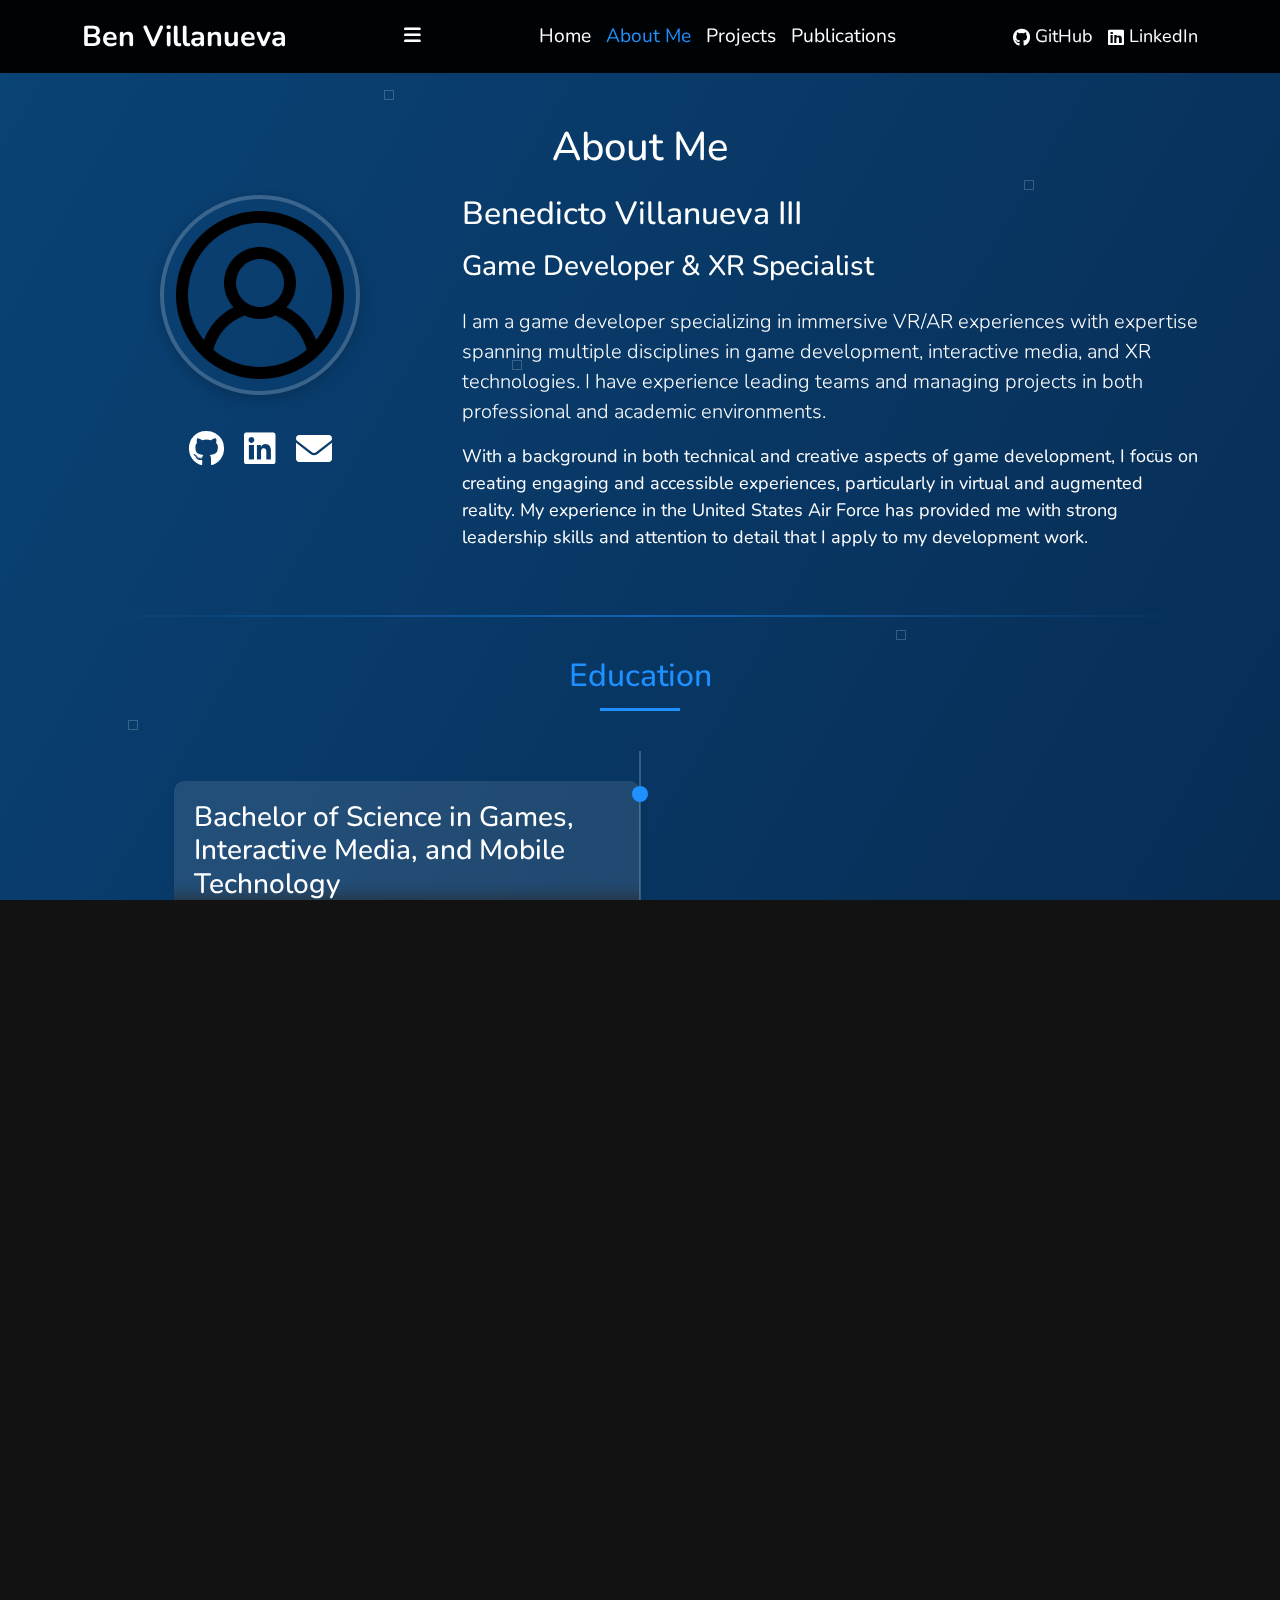
==== about.html @ 2b0eb879 "New Portfolio" ====
<!DOCTYPE html>
<html lang="en">

<head>
    <meta charset="UTF-8">
    <meta name="viewport" content="width=device-width, initial-scale=1.0">
    <title>About Me | Ben Villanueva</title>
    <link rel="stylesheet" href="styles/style.css">
    <link rel="stylesheet" href="styles/about.css">
    <link rel="stylesheet" href="https://cdnjs.cloudflare.com/ajax/libs/font-awesome/6.0.0/css/all.min.css">
    <script defer src="script.js"></script>
</head>

<body>
    <div class="animated-background">
        <div class="cube"></div>
        <div class="cube"></div>
        <div class="cube"></div>
        <div class="cube"></div>
        <div class="cube"></div>
        <div class="cube"></div>
    </div>

    <nav class="navbar">
        <div class="container">
            <a href="index.html" class="brand">Ben Villanueva</a>
            <button class="menu-toggle" onclick="toggleMenu()">
                <i class="fas fa-bars"></i>
            </button>
            <ul class="nav-links">
                <li><a href="index.html">Home</a></li>
                <li><a href="about.html" class="active">About Me</a></li>
                <li><a href="projects.html">Projects</a></li>
                <li><a href="publications.html">Publications</a></li>
            </ul>
            <div class="social-links">
                <a href="https://github.com/KaliKarnage" target="_blank" class="nav-icon-btn">
                    <i class="fab fa-github"></i> GitHub
                </a>
                <a href="https://www.linkedin.com/in/benedicto-villanueva/" target="_blank" class="nav-icon-btn">
                    <i class="fab fa-linkedin"></i> LinkedIn
                </a>
            </div>
        </div>
    </nav>

    <div class="content-wrapper">
        <div class="container">
            <div class="about-container project-container">
                <h1 class="text-center mb-4">About Me</h1>

                <div class="row mb-5">
                    <div class="col-md-4 text-center">
                        <img src="assets/images/profilePlaceholderpng" alt="Ben Villanueva"
                            class="profile-image img-fluid rounded-circle mb-3">
                        <div class="about-social">
                            <a href="https://github.com/KaliKarnage" target="_blank" class="about-icon">
                                <i class="fab fa-github fa-2x"></i>
                            </a>
                            <a href="https://www.linkedin.com/in/benedicto-villanueva/" target="_blank"
                                class="about-icon">
                                <i class="fab fa-linkedin fa-2x"></i>
                            </a>
                            <a href="mailto:contact@example.com" class="about-icon">
                                <i class="fas fa-envelope fa-2x"></i>
                            </a>
                        </div>
                    </div>
                    <div class="col-md-8">
                        <h2 class="mb-3">Benedicto Villanueva III</h2>
                        <h3 class="mb-4">Game Developer & XR Specialist</h3>
                        <p class="lead">I am a game developer specializing in immersive VR/AR experiences with expertise
                            spanning multiple disciplines in game development, interactive media, and XR technologies. I
                            have experience leading teams and managing projects in both professional and academic
                            environments.</p>
                        <p>With a background in both technical and creative aspects of game development, I focus on
                            creating engaging and accessible experiences, particularly in virtual and augmented reality.
                            My experience in the United States Air Force has provided me with strong leadership skills
                            and attention to detail that I apply to my development work.</p>
                    </div>
                </div>

                <div class="section-divider"></div>

                <div class="row mb-5">
                    <div class="col-md-12">
                        <h2 class="section-title">Education</h2>
                        <div class="timeline">
                            <div class="timeline-item">
                                <div class="timeline-dot"></div>
                                <div class="timeline-content">
                                    <h3>Bachelor of Science in Games, Interactive Media, and Mobile Technology</h3>
                                    <p class="timeline-date">Expected May 2025</p>
                                    <p>Boise State University, Boise, ID</p>
                                    <p>Focusing on game development, XR technologies, and interactive digital media.</p>
                                </div>
                            </div>
                            <div class="timeline-item">
                                <div class="timeline-dot"></div>
                                <div class="timeline-content">
                                    <h3>Associate of Applied Science in Criminal Justice</h3>
                                    <p class="timeline-date">July 2019</p>
                                    <p>Community College of the Air Force, Maxwell Air Force Base, AL</p>
                                </div>
                            </div>
                        </div>
                    </div>
                </div>

                <div class="section-divider"></div>

                <div class="row mb-5">
                    <div class="col-md-12">
                        <h2 class="section-title">Professional Experience</h2>
                        <div class="timeline">
                            <div class="timeline-item">
                                <div class="timeline-dot"></div>
                                <div class="timeline-content">
                                    <h3>NASA SUITS UI Team Lead</h3>
                                    <p class="timeline-date">2022 - 2023</p>
                                    <p>Boise State University</p>
                                    <p>Led the UI team in developing augmented reality interfaces for astronaut
                                        spacesuits using MRTK, Meta Quest 2, and HoloLens 2. Managed project
                                        coordination to meet NASA's requirements and improved documentation practices
                                        for AR development.</p>
                                </div>
                            </div>
                            <div class="timeline-item">
                                <div class="timeline-dot"></div>
                                <div class="timeline-content">
                                    <h3>Facility Manager</h3>
                                    <p class="timeline-date">2019 - 2020</p>
                                    <p>United States Air Force, Cheyenne, WY</p>
                                    <p>Managed a $30K budget and oversaw custodial contracts for National Historic
                                        Facilities. Led a team of 20+ personnel, ensuring efficient daily operations and
                                        facility upkeep. Represented work priorities and future projects at facility
                                        management boards for 1,500 employees.</p>
                                </div>
                            </div>
                        </div>
                    </div>
                </div>

                <div class="section-divider"></div>

                <div class="row mb-5">
                    <div class="col-md-12">
                        <h2 class="section-title">Technical Skills</h2>
                        <div class="skill-grid">
                            <div class="skill-category">
                                <h3>Languages</h3>
                                <ul class="skill-list">
                                    <li><span class="skill-badge csharp">C#</span></li>
                                    <li><span class="skill-badge python">Python</span></li>
                                    <li><span class="skill-badge html">HTML</span></li>
                                    <li><span class="skill-badge css">CSS</span></li>
                                    <li><span class="skill-badge js">JavaScript</span></li>
                                </ul>
                            </div>
                            <div class="skill-category">
                                <h3>Game Development</h3>
                                <ul class="skill-list">
                                    <li><span class="skill-badge unity">Unity</span></li>
                                    <li><span class="skill-badge blender">Blender</span></li>
                                    <li><span class="skill-badge substancepainter">Substance Painter</span></li>
                                    <li><span class="skill-badge">Autodesk Maya</span></li>
                                </ul>
                            </div>
                            <div class="skill-category">
                                <h3>XR Technologies</h3>
                                <ul class="skill-list">
                                    <li><span class="skill-badge mrtk">Mixed Reality Toolkit</span></li>
                                    <li><span class="skill-badge vr">Meta Quest 2</span></li>
                                    <li><span class="skill-badge vr">Meta Quest Pro</span></li>
                                    <li><span class="skill-badge ar">HoloLens 2</span></li>
                                </ul>
                            </div>
                            <div class="skill-category">
                                <h3>Creative Software</h3>
                                <ul class="skill-list">
                                    <li><span class="skill-badge">After Effects</span></li>
                                    <li><span class="skill-badge">Animate</span></li>
                                    <li><span class="skill-badge">Illustrator</span></li>
                                    <li><span class="skill-badge">Photoshop</span></li>
                                    <li><span class="skill-badge">Premiere Pro</span></li>
                                </ul>
                            </div>
                            <div class="skill-category">
                                <h3>Other Tools</h3>
                                <ul class="skill-list">
                                    <li><span class="skill-badge">Git</span></li>
                                    <li><span class="skill-badge">VS Code</span></li>
                                    <li><span class="skill-badge">Microsoft Office</span></li>
                                    <li><span class="skill-badge">Roadkill</span></li>
                                </ul>
                            </div>
                            <div class="skill-category">
                                <h3>Soft Skills</h3>
                                <ul class="skill-list">
                                    <li><span class="skill-badge">Team Leadership</span></li>
                                    <li><span class="skill-badge">Problem-Solving</span></li>
                                    <li><span class="skill-badge">Time Management</span></li>
                                    <li><span class="skill-badge">Communication</span></li>
                                    <li><span class="skill-badge">Adaptability</span></li>
                                </ul>
                            </div>
                        </div>
                    </div>
                </div>

                <div class="row">
                    <div class="col-md-12 text-center">
                        <a href="assets/resume.pdf" target="_blank" class="btn btn-primary resume-btn">
                            <i class="fas fa-download"></i> Download Resume
                        </a>
                    </div>
                </div>
            </div>
        </div>
    </div>

    <footer class="footer">
        <p>&copy; 2025 Benedicto Villanueva</p>
    </footer>

    <script>
        function toggleMenu() {
            document.querySelector(".nav-links").classList.toggle("show");
        }
    </script>
</body>

</html>
---- styles/style.css ----
/* common.css - Shared styles across all pages */

/* Import Fonts */
@import url("https://fonts.googleapis.com/css2?family=Nunito:wght@200..1000&display=swap");
@import url("https://cdn.jsdelivr.net/npm/bootstrap@5.3.0/dist/css/bootstrap.min.css");

/* Global Variables */
:root {
  --primary-color: #1e90ff;
  --secondary-color: #4f83cc;
  --background-color: #121212;
  --text-color: #ffffff;
  --navbar-bg: rgba(0, 0, 0, 0.95);
  --navbar-text: #ffffff;
  --icon-color: #ffffff;
  --button-bg: #4f83cc;
  --button-text: #ffffff;
  --frosted-bg: rgba(255, 255, 255, 0.2);
  --frosted-border: rgba(255, 255, 255, 0.2);
  --tag-border: rgba(255, 255, 255, 0.3);
  --tag-html: #e34c26;
  --tag-css: #264de4;
  --tag-js: #f7df1e;
  --tag-react: #61dafb;
  --tag-unity: #000000;
  --tag-csharp: #68217a;
  --tag-python: #3776ab;
  --tag-arduino: #00979d;
  --tag-houdini: #ff4713;
}

/* Reset Styles */
* {
  margin: 0;
  padding: 0;
  box-sizing: border-box;
}

html,
body {
  height: 100%;
  margin: 0;
  overflow-x: hidden;
}

body {
  font-family: "Nunito", sans-serif;
  font-size: 18px;
  background-color: var(--background-color);
  color: var(--text-color);
  transition: background-color 0.3s ease-in-out, color 0.3s ease-in-out;
  display: flex;
  flex-direction: column;
  min-height: 100vh;
}

header {
  width: 100%;
}

.content-wrapper {
  flex: 1 0 auto;
  padding: 50px 0;
}

/* Animated Background */
.animated-background {
  position: fixed;
  top: 0;
  left: 0;
  width: 100%;
  height: 100vh;
  background: linear-gradient(
    120deg,
    #0a4377,
    #072d54
  ); /* Darker blue gradient */
  z-index: -10;
  overflow: hidden;
}

.cube {
  position: absolute;
  width: 10px;
  height: 10px;
  border: solid 1px rgba(255, 255, 255, 0.2);
  transform-origin: top left;
  animation: cube 12s ease-in infinite;
}

@keyframes cube {
  0% {
    transform: scale(0) rotate(0deg) translate(-50%, -50%);
    opacity: 1;
  }
  100% {
    transform: scale(20) rotate(960deg) translate(-50%, -50%);
    opacity: 0;
  }
}

/* Positioning the cubes */
.cube:nth-child(1) {
  top: 80%;
  left: 10%;
  animation-delay: 0s;
}

.cube:nth-child(2) {
  top: 20%;
  left: 80%;
  animation-delay: 2s;
}

.cube:nth-child(3) {
  top: 40%;
  left: 40%;
  animation-delay: 4s;
}

.cube:nth-child(4) {
  top: 70%;
  left: 70%;
  animation-delay: 6s;
}

.cube:nth-child(5) {
  top: 10%;
  left: 30%;
  animation-delay: 8s;
}

.cube:nth-child(6) {
  top: 50%;
  left: 90%;
  animation-delay: 10s;
}

/* Navbar */
.navbar {
  background-color: var(--navbar-bg) !important;
  padding: 15px 20px;
}

.brand {
  font-size: 1.8rem;
  font-weight: bold;
  color: var(--navbar-text);
  text-decoration: none;
}

.menu-toggle {
  background: none;
  border: none;
  color: var(--navbar-text);
  font-size: 1.2rem;
  cursor: pointer;
}

.nav-links {
  list-style: none;
  display: flex;
  gap: 15px;
  margin: 0;
  padding: 0;
}

.nav-links li a {
  color: var(--navbar-text);
  font-size: 1.2rem;
  text-decoration: none;
  transition: color 0.3s ease-in-out;
}

.nav-links li a:hover,
.nav-links li a.active {
  color: var(--primary-color);
}

.social-links {
  display: flex;
  gap: 15px;
}

.nav-icon-btn {
  color: var(--navbar-text);
  text-decoration: none;
  display: flex;
  align-items: center;
  gap: 5px;
  transition: color 0.3s ease;
}

.nav-icon-btn:hover {
  color: var(--primary-color);
}

/* Frosted Glass Container */
.frosted-container {
  position: relative;
  border-radius: 15px;
  padding: 25px;
  background: var(--frosted-bg);
  backdrop-filter: blur(12px);
  -webkit-backdrop-filter: blur(12px);
  box-shadow: 0 4px 10px var(--frosted-border);
  transition: opacity 0.3s ease;
  color: var(--text-color);
  margin-bottom: 30px;
}

/* Main Display (Home) */
.main-display {
  display: flex;
  flex-direction: column;
  align-items: center;
  justify-content: center;
  text-align: center;
  position: relative;
  padding: 5rem;
  max-width: 95%;
  margin: 5rem auto;
}

.main-display::before {
  content: "";
  position: absolute;
  top: 0;
  left: 0;
  right: 0;
  bottom: 0;
  background: var(--frosted-bg);
  backdrop-filter: blur(12px);
  -webkit-backdrop-filter: blur(12px);
  border-radius: 15px;
  box-shadow: 0 4px 10px var(--frosted-border);
  z-index: -1;
}

.main-display img {
  width: 200px;
  height: 200px;
  border-radius: 50%;
  object-fit: cover;
  z-index: 1;
}

.main-display h1,
.main-display h2 {
  font-size: 1.8rem;
  overflow: hidden;
}

.main-display p {
  font-size: 1.2rem;
  margin: 20px 0;
}

/* Section title styling */
.section-title {
  color: var(--primary-color);
  text-align: center;
  margin-bottom: 40px;
  position: relative;
  padding-bottom: 15px;
}

.section-title::after {
  content: "";
  position: absolute;
  bottom: 0;
  left: 50%;
  transform: translateX(-50%);
  width: 80px;
  height: 3px;
  background-color: var(--primary-color);
}

/* Tech Tags */
.tech-tags {
  display: flex;
  flex-wrap: wrap;
  justify-content: center;
  gap: 8px;
  margin-top: 10px;
}

.tech-tag {
  border-radius: 8px;
  padding: 5px 10px;
  font-size: 0.9rem;
  color: white;
  text-transform: uppercase;
  font-weight: bold;
  border: 1px solid var(--tag-border);
  display: inline-block;
  margin: 3px;
}

/* Individual tech tag colors */
.tech-tag.html {
  background: var(--tag-html);
}
.tech-tag.css {
  background: var(--tag-css);
}
.tech-tag.js {
  background: var(--tag-js);
  color: #000;
}
.tech-tag.react {
  background: var(--tag-react);
  color: #000;
}
.tech-tag.unity {
  background: var(--tag-unity);
}
.tech-tag.csharp {
  background: var(--tag-csharp);
}
.tech-tag.python {
  background: var(--tag-python);
}
.tech-tag.arduino {
  background: var(--tag-arduino);
}
.tech-tag.houdini {
  background: var(--tag-houdini);
}
.tech-tag.unrealengine5 {
  background: #000;
}
.tech-tag.blender {
  background: #e87d0d;
}
.tech-tag.substancepainter {
  background: #c92c2c;
}
.tech-tag.vr,
.tech-tag.metaquest,
.tech-tag.metaquest2,
.tech-tag.metaquestpro,
.tech-tag.vrdevelopment {
  background: #7e57c2;
  width: auto !important; /* Fix for VR tags */
}
.tech-tag.ar,
.tech-tag.armr,
.tech-tag.mrtk,
.tech-tag.hololens2 {
  background: #00bcd4;
}
.tech-tag.electronics {
  background: #ff9800;
}
.tech-tag.animation {
  background: #8bc34a;
}
.tech-tag.d3js {
  background: #f9a03c;
}
.tech-tag.medical {
  background: #f44336;
}
.tech-tag.agile,
.tech-tag.projectmanagement {
  background: #009688;
}

/* Animation effects */
.fade-out {
  opacity: 0;
}

.fade-in {
  opacity: 1;
}

/* Footer */
footer,
.footer {
  flex-shrink: 0;
  text-align: center;
  padding: 20px;
  background-color: var(--navbar-bg);
  color: white;
  width: 100%;
}

/* Responsive Adjustments */
@media (max-width: 992px) {
  .nav-links {
    display: none;
    flex-direction: column;
    width: 100%;
    position: absolute;
    top: 70px;
    left: 0;
    background-color: var(--navbar-bg);
    padding: 20px;
    z-index: 1000;
  }

  .nav-links.show {
    display: flex;
  }

  .social-links {
    margin-top: 20px;
  }

  .main-display {
    padding: 3rem 1rem;
  }
}

@media (max-width: 768px) {
  .content-wrapper {
    padding: 30px 0;
  }

  .frosted-container {
    padding: 15px;
  }

  .footer {
    margin-top: 1rem;
    padding: 15px;
  }
}

@media (max-width: 576px) {
  .main-display {
    padding: 2rem 1rem;
  }

  .section-title {
    font-size: 1.5rem;
  }
}
---- styles/about.css ----
/* about.css - Styles specific to the About Me page */

/* Profile section */
.about-container {
  position: relative;
  min-height: 400px;
}

.profile-image {
  width: 200px;
  height: 200px;
  object-fit: cover;
  border: 4px solid rgba(255, 255, 255, 0.2);
  box-shadow: 0 4px 15px rgba(0, 0, 0, 0.2);
}

.about-social {
  display: flex;
  justify-content: center;
  gap: 20px;
  margin-top: 20px;
}

.about-icon {
  color: var(--text-color);
  transition: color 0.3s ease, transform 0.3s ease;
}

.about-icon:hover {
  color: var(--primary-color);
  transform: translateY(-3px);
}

.section-divider {
  height: 2px;
  background: linear-gradient(
    to right,
    transparent,
    var(--primary-color),
    transparent
  );
  margin: 40px 0;
  opacity: 0.5;
}

/* Timeline Styles */
.timeline {
  position: relative;
  max-width: 1200px;
  margin: 0 auto;
  padding: 20px 0;
}

.timeline::after {
  content: "";
  position: absolute;
  width: 2px;
  background-color: rgba(255, 255, 255, 0.2);
  top: 0;
  bottom: 0;
  left: 50%;
  margin-left: -1px;
}

.timeline-item {
  padding: 10px 40px;
  position: relative;
  width: 100%;
  box-sizing: border-box;
}

.timeline-dot {
  position: absolute;
  width: 16px;
  height: 16px;
  background-color: var(--primary-color);
  border-radius: 50%;
  z-index: 1;
  left: 50%;
  transform: translateX(-50%);
  top: 15px;
}

.timeline-content {
  padding: 20px;
  background: rgba(255, 255, 255, 0.1);
  backdrop-filter: blur(10px);
  -webkit-backdrop-filter: blur(10px);
  border-radius: 10px;
  position: relative;
  width: 45%;
  left: 50%;
  box-shadow: 0 4px 8px rgba(0, 0, 0, 0.1);
}

.timeline-item:nth-child(odd) .timeline-content {
  left: 5%;
}

.timeline-date {
  font-weight: bold;
  color: var(--primary-color);
  margin-bottom: 5px;
}

/* Skills grid */
.skill-grid {
  display: grid;
  grid-template-columns: repeat(auto-fill, minmax(250px, 1fr));
  gap: 25px;
  margin-top: 30px;
}

.skill-category {
  background: rgba(255, 255, 255, 0.1);
  border-radius: 10px;
  padding: 20px;
  transition: transform 0.3s ease, box-shadow 0.3s ease;
}

.skill-category:hover {
  transform: translateY(-5px);
  box-shadow: 0 8px 15px rgba(0, 0, 0, 0.2);
}

.skill-category h3 {
  color: var(--primary-color);
  margin-bottom: 15px;
  text-align: center;
  font-size: 1.2rem;
}

.skill-list {
  list-style: none;
  padding: 0;
}

.skill-list li {
  margin-bottom: 10px;
}

.skill-badge {
  display: inline-block;
  padding: 5px 10px;
  border-radius: 5px;
  background-color: var(--secondary-color);
  color: white;
  font-size: 0.9rem;
  font-weight: 600;
}

/* Fix for VR-related tags in the skills section */
.skill-list .skill-badge.vr,
.skill-list .skill-badge.metaquest,
.skill-list .skill-badge.metaquest2,
.skill-list .skill-badge.metaquestpro {
  opacity: 1 !important; /* Override the 0.25 opacity from vr.scss */
  color: white !important; /* Ensure text is visible */
  width: auto !important; /* Maintain proper width */
  display: inline-block !important; /* Keep correct display */
  white-space: nowrap !important; /* Prevent text wrapping */
}

/* Additional catch-all for any VR-related classes in the skills section */
.skill-list [class*="skill-badge"][class*="vr"],
.skill-list [class*="skill-badge"][class*="quest"] {
  opacity: 1 !important;
  color: white !important;
}

.resume-btn {
  margin-top: 30px;
  padding: 12px 30px;
  font-size: 1.1rem;
  border-radius: 30px;
  transition: transform 0.3s ease, box-shadow 0.3s ease;
  background-color: var(--primary-color);
  color: white;
  border: none;
}

.resume-btn:hover {
  transform: translateY(-3px);
  box-shadow: 0 8px 15px rgba(30, 144, 255, 0.3);
}

/* Responsive adjustments */
@media (max-width: 992px) {
  .timeline::after {
    left: 31px;
  }

  .timeline-dot {
    left: 31px;
  }

  .timeline-content {
    width: 100%;
    left: 0;
    padding: 15px;
  }

  .timeline-item:nth-child(odd) .timeline-content {
    left: 0;
  }
}

@media (max-width: 768px) {
  .skill-grid {
    grid-template-columns: 1fr;
  }

  .profile-image {
    width: 150px;
    height: 150px;
    margin: 0 auto 20px;
  }

  .about-social {
    margin-bottom: 30px;
  }

  .timeline-item {
    padding: 10px 10px 10px 50px;
  }
}
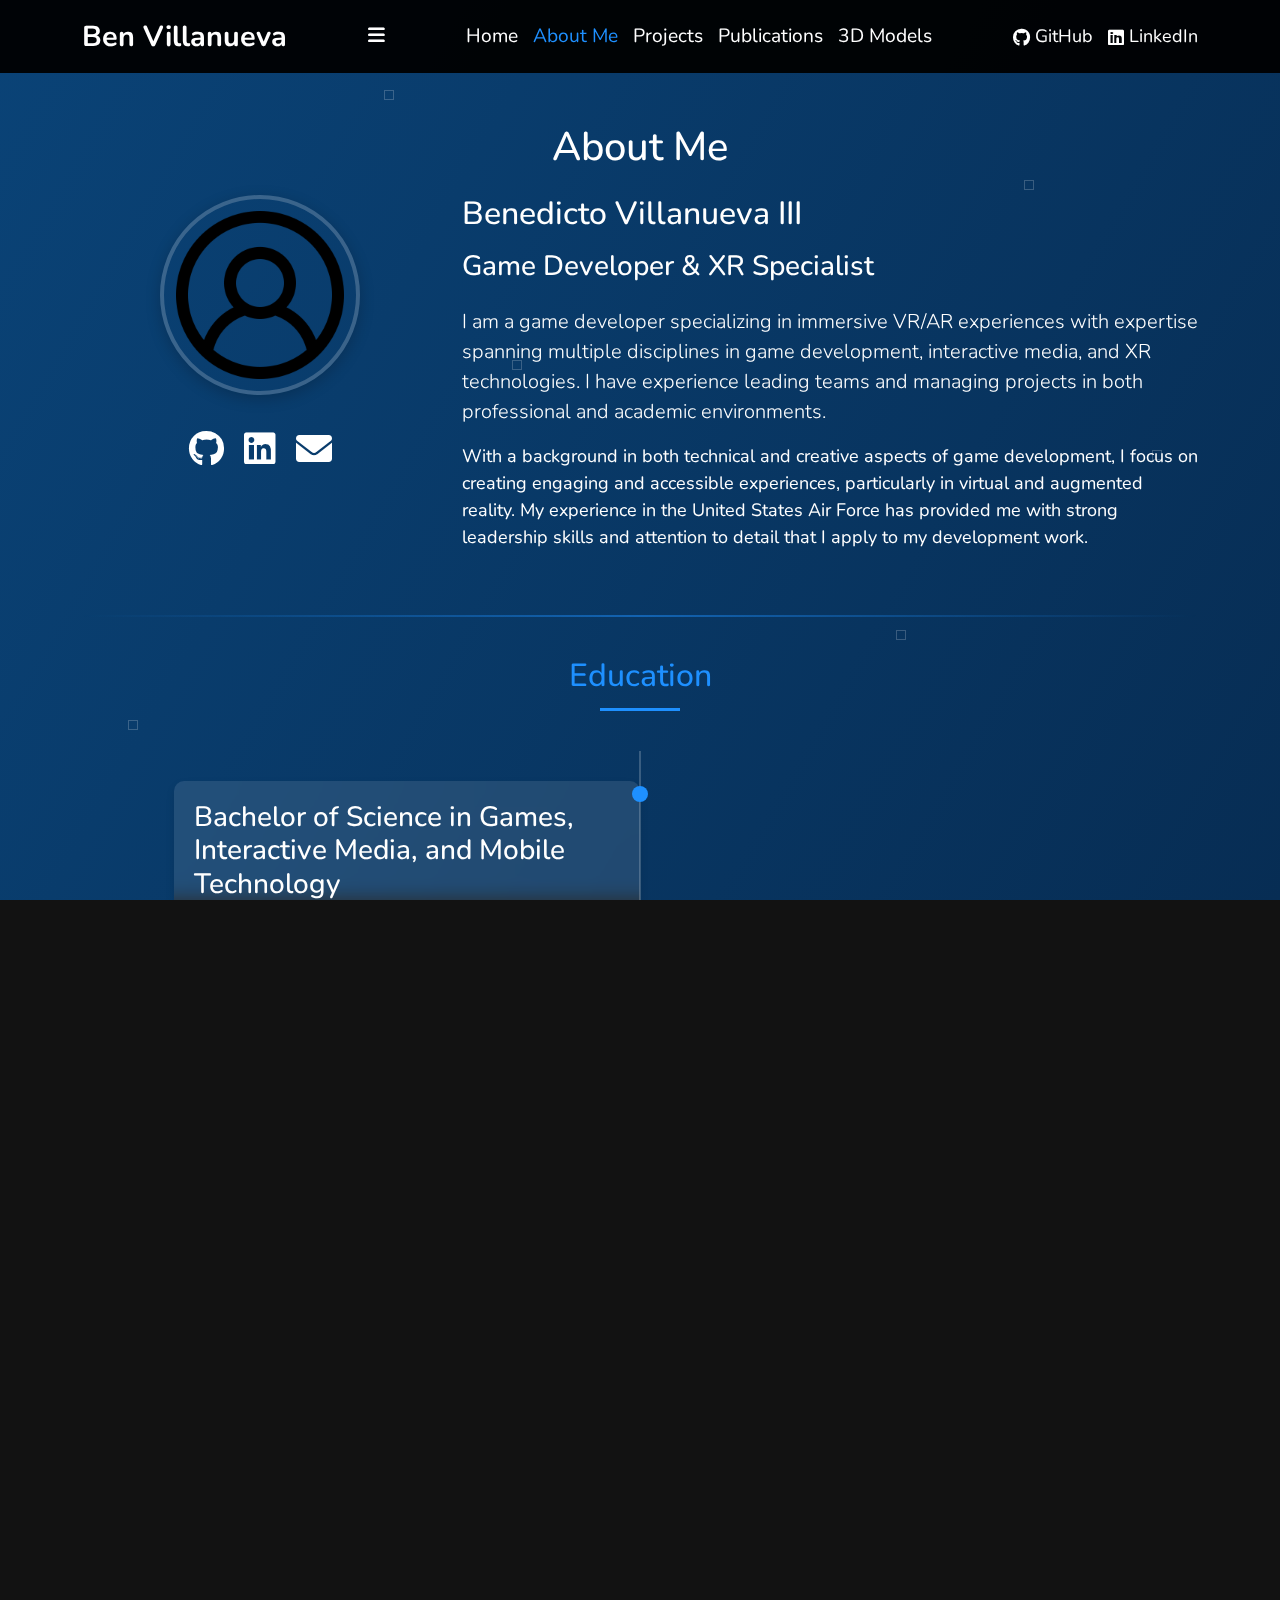
==== commit 4ca96924: "Added photos" ====
--- a/about.html
+++ b/about.html
@@ -32,6 +32,7 @@
                 <li><a href="about.html" class="active">About Me</a></li>
                 <li><a href="projects.html">Projects</a></li>
                 <li><a href="publications.html">Publications</a></li>
+                <li><a href="models.html">3D Models</a></li>
             </ul>
             <div class="social-links">
                 <a href="https://github.com/KaliKarnage" target="_blank" class="nav-icon-btn">
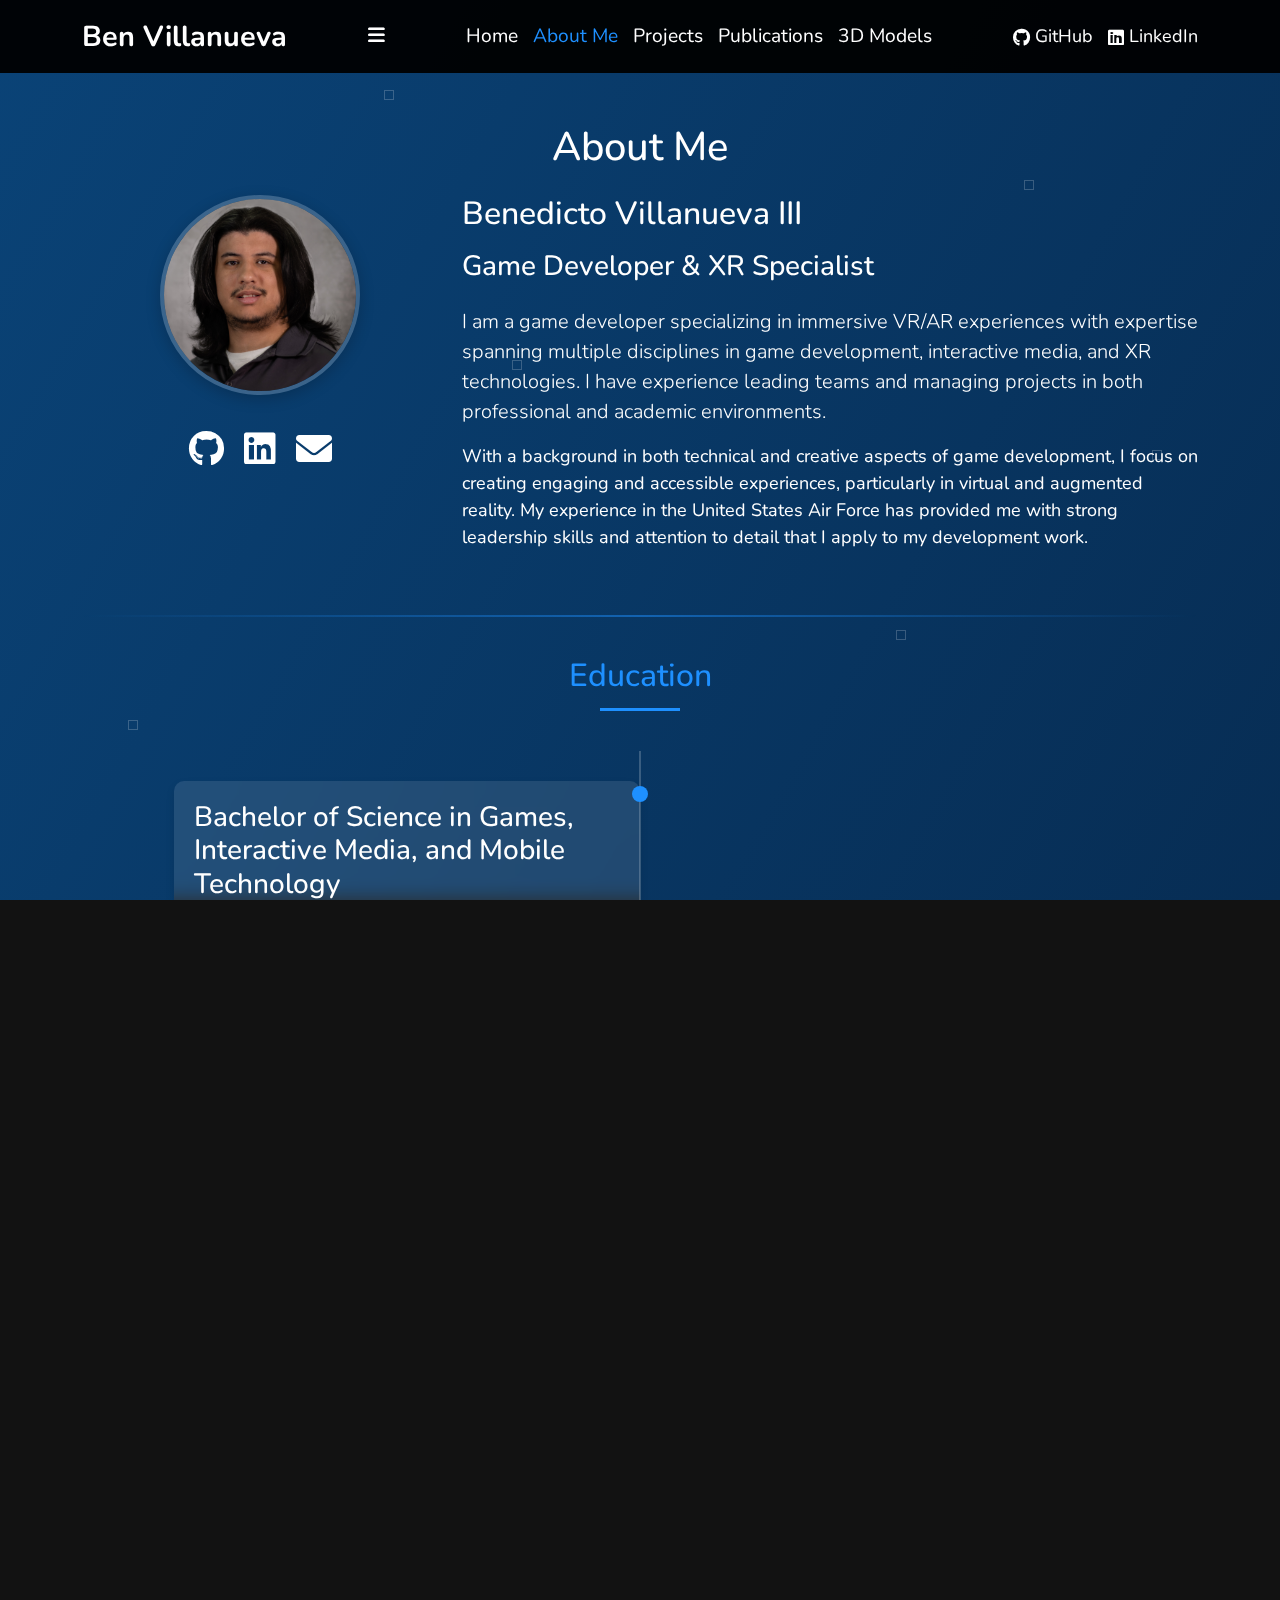
==== commit fa53d4de: "Updated UI" ====
--- a/about.html
+++ b/about.html
@@ -52,7 +52,7 @@
 
                 <div class="row mb-5">
                     <div class="col-md-4 text-center">
-                        <img src="assets/images/profilePlaceholderpng" alt="Ben Villanueva"
+                        <img src="assets/images/profilePic.jpg" alt="Ben Villanueva"
                             class="profile-image img-fluid rounded-circle mb-3">
                         <div class="about-social">
                             <a href="https://github.com/KaliKarnage" target="_blank" class="about-icon">
--- a/styles/style.css
+++ b/styles/style.css
@@ -238,11 +238,19 @@
 }
 
 .main-display img {
-  width: 200px;
-  height: 200px;
+  width: 300px;
+  height: 300px;
   border-radius: 50%;
   object-fit: cover;
   z-index: 1;
+  box-shadow: 0 5px 15px rgba(0, 0, 0, 0.3);
+  border: 3px solid var(--primary-color);
+  transition: transform 0.3s ease, box-shadow 0.3s ease;
+}
+
+.main-display img:hover {
+  transform: scale(1.05);
+  box-shadow: 0 8px 25px rgba(30, 144, 255, 0.4);
 }
 
 .main-display h1,
@@ -423,6 +431,11 @@
     padding: 15px;
   }
 
+  .main-display img {
+    width: 250px;
+    height: 250px;
+  }
+
   .footer {
     margin-top: 1rem;
     padding: 15px;
@@ -434,6 +447,11 @@
     padding: 2rem 1rem;
   }
 
+  .main-display img {
+    width: 200px;
+    height: 200px;
+  }
+
   .section-title {
     font-size: 1.5rem;
   }
